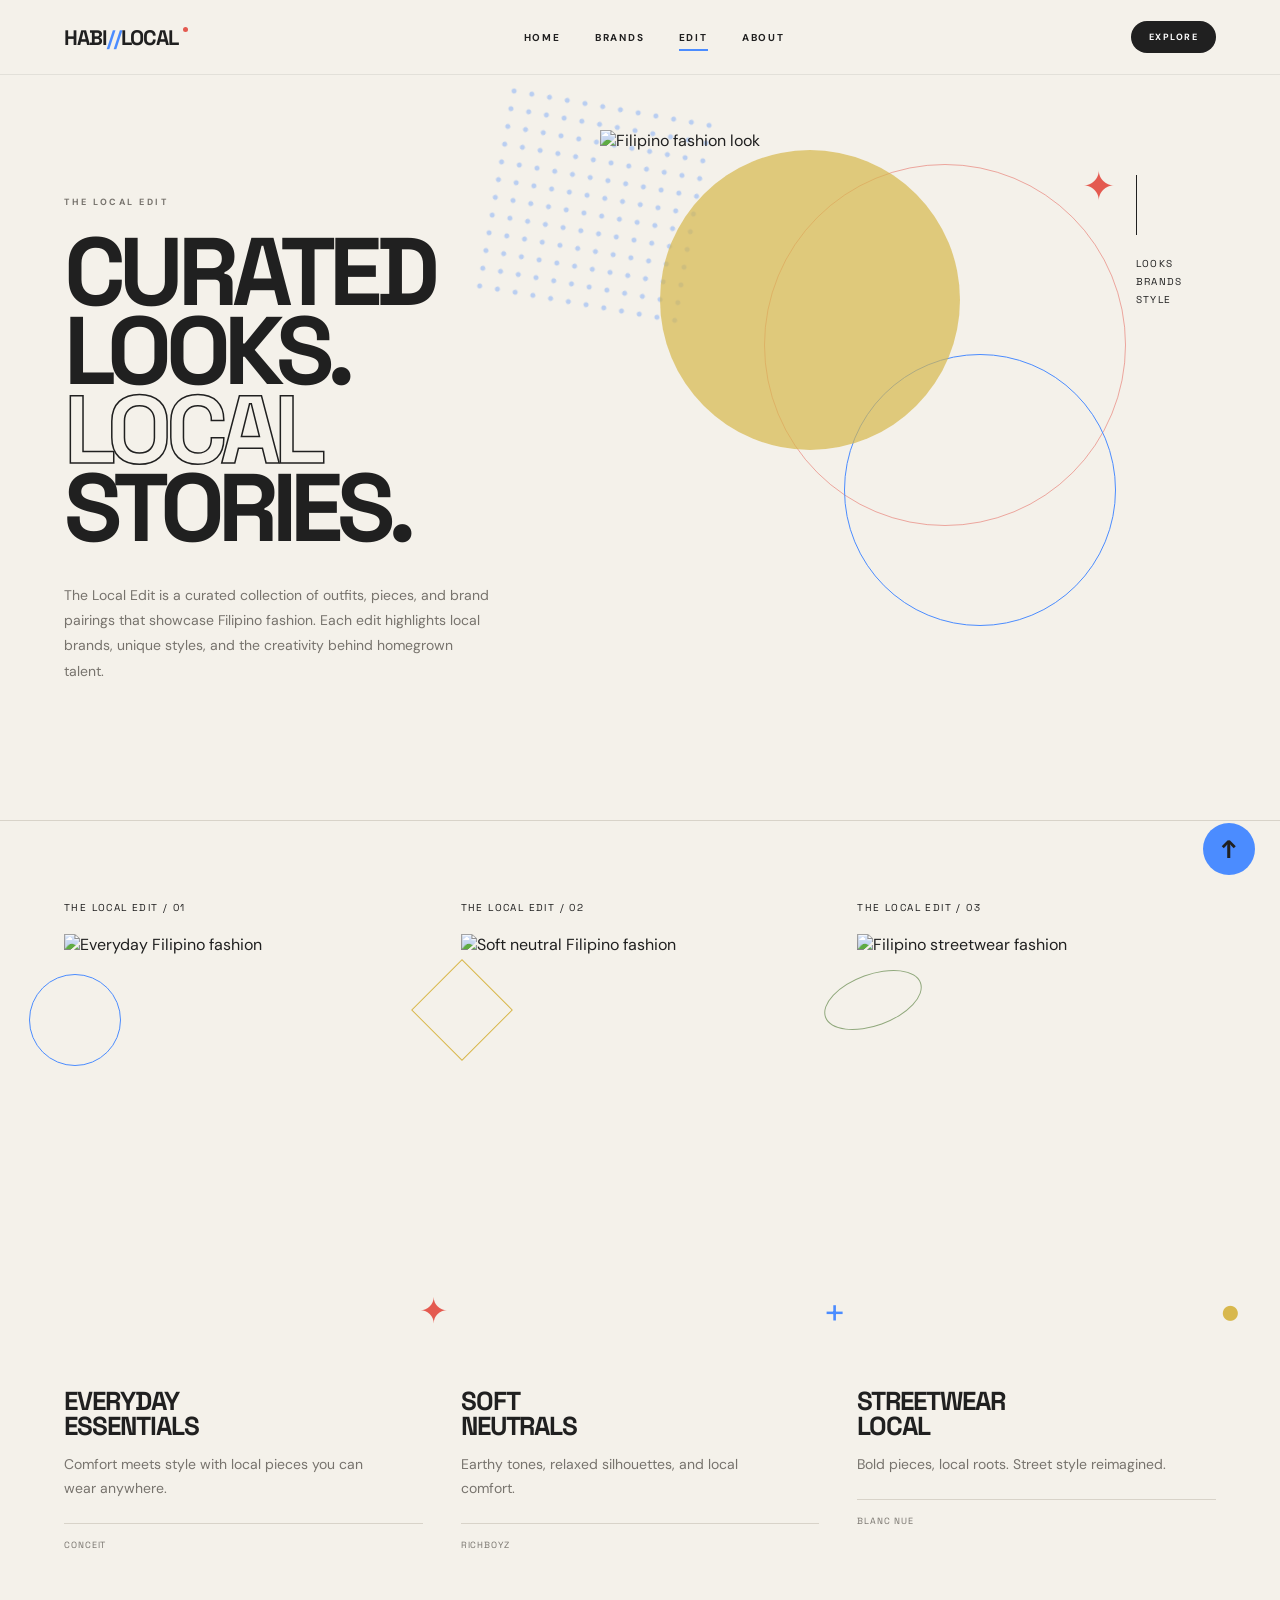
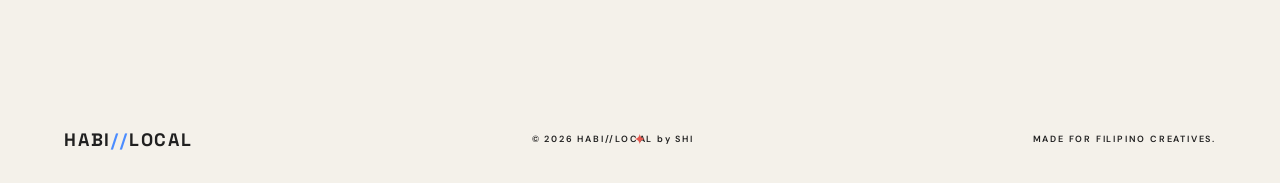
==== edit.html @ 78e871e6 "Add files via upload" ====
<!DOCTYPE html>
<html lang="en">

<head>
    <meta charset="UTF-8">
    <meta name="viewport" content="width=device-width, initial-scale=1.0">

    <title>The Local Edit — HABI//LOCAL</title>

    <link rel="stylesheet" href="style.css">

    <link rel="preconnect" href="https://fonts.googleapis.com">
    <link rel="preconnect" href="https://fonts.gstatic.com" crossorigin>

    <link
        href="https://fonts.googleapis.com/css2?family=DM+Sans:wght@400;500;600;700&family=Space+Grotesk:wght@400;500;600;700&display=swap"
        rel="stylesheet"
    >
</head>

<body>

    <!-- NAVIGATION -->
    <header class="navbar">

        <a href="index.html" class="logo">
            HABI<span>//</span>LOCAL
        </a>

        <nav>
            <a href="index.html">HOME</a>
            <a href="brands.html">BRANDS</a>
            <a href="edit.html" class="active">EDIT</a>
            <a href="about.html">ABOUT</a>
        </nav>

        <a href="brands.html" class="nav-button">
            EXPLORE
        </a>

    </header>


    <main>

        <!-- =========================================
             EDIT HERO
        ========================================== -->

        <section class="edit-hero">

            <div class="edit-hero-text">

                <p class="eyebrow">
                    THE LOCAL EDIT
                </p>

                <h1>
                    CURATED
                    <br>
                    LOOKS.
                    <br>
                    <span>LOCAL</span>
                    <br>
                    STORIES.
                </h1>

                <p class="edit-description">
                    The Local Edit is a curated collection of
                    outfits, pieces, and brand pairings that
                    showcase Filipino fashion. Each edit
                    highlights local brands, unique styles,
                    and the creativity behind homegrown talent.
                </p>

            </div>


            <div class="edit-hero-visual">

                <div class="circle circle-yellow"></div>
                <div class="circle circle-pink"></div>

                <img
                    src="images/editcolet.jpg"
                    alt="Filipino fashion look"
                >

            </div>


            <div class="edit-hero-number">
       
                <div class="number-line"></div>

                <p>
                    LOOKS<br>
                    BRANDS<br>
                    STYLE
                </p>
            </div>

        </section>


        <!-- =========================================
             LOCAL EDITS
        ========================================== -->

        <section class="edits-section">

            <!-- EDIT 01 -->
            <article class="edit-card">

                <p class="edit-number">
                    THE LOCAL EDIT / 01
                </p>

                <div class="edit-image-wrap">

                    <div class="circle card-blue"></div>

                    <img
                        src="images/edit1.jpg"
                        alt="Everyday Filipino fashion"
                    >

                </div>

                <h2>
                    EVERYDAY
                    <br>
                    ESSENTIALS
                </h2>

                <p class="edit-card-description">
                    Comfort meets style with local pieces
                    you can wear anywhere.
                </p>

                <p class="brands-used">
                    CONCEIT
                </p>

           

            </article>


            <!-- EDIT 02 -->
            <article class="edit-card">

                <p class="edit-number">
                    THE LOCAL EDIT / 02
                </p>

                <div class="edit-image-wrap">

                    <div class="circle card-yellow"></div>

                    <img
                        src="images/edit2.jpg"
                        alt="Soft neutral Filipino fashion"
                    >

                </div>

                <h2>
                    SOFT
                    <br>
                    NEUTRALS
                </h2>

                <p class="edit-card-description">
                    Earthy tones, relaxed silhouettes,
                    and local comfort.
                </p>

                <p class="brands-used">
                   RICHBOYZ
                </p>

              

            </article>


            <!-- EDIT 03 -->
            <article class="edit-card">

                <p class="edit-number">
                    THE LOCAL EDIT / 03
                </p>

                <div class="edit-image-wrap">

                    <div class="circle card-green"></div>

                    <img
                        src="images/edit3.jpg"
                        alt="Filipino streetwear fashion"
                    >

                </div>

                <h2>
                    STREETWEAR
                    <br>
                    LOCAL
                </h2>

                <p class="edit-card-description">
                    Bold pieces, local roots.                        

                    Street style reimagined.

                </p>

                <p class="brands-used">
                    BLANC NUE
                </p>

          

            </article>

        </section>



    <!-- FOOTER -->

    <footer>

        <div class="footer-logo">
            HABI<span>//</span>LOCAL
        </div>

        <p>
            © 2026 HABI//LOCAL by SHI
        </p>

        <p>
            MADE FOR FILIPINO CREATIVES.
        </p>

    </footer>

<!-- BACK TO TOP BUTTON -->
<a href="#" class="back-to-top" aria-label="Back to top">
    ↑
</a>

</body>

</html>
---- style.css ----
/* =========================================================
   HABI//LOCAL
   PHILIPPINE LOCAL FASHION DIRECTORY
   EDITORIAL / STREETWEAR / GRAPHIC
========================================================= */


/* =========================================================
   RESET
========================================================= */

* {
    margin: 0;
    padding: 0;
    box-sizing: border-box;
}

html {
    scroll-behavior: smooth;
}

body {
    background: #f4f1ea;
    color: #202020;
    font-family: "DM Sans", sans-serif;
    overflow-x: hidden;
}

a {
    color: inherit;
    text-decoration: none;
}

img {
    display: block;
    width: 100%;
}

::selection {
    background: #202020;
    color: #f4f1ea;
}


/* =========================================================
   VARIABLES
========================================================= */

:root {

    --cream: #f4f1ea;
    --paper: #faf8f3;
    --black: #202020;
    --soft-black: #353535;

    --blue: #4b8cff;
    --red: #e45a50;
    --yellow: #d8b84d;
    --orange: #e58b52;
    --green: #91a97d;
    --purple: #9d8bc2;

    --muted: #77736d;
    --line: #d8d3c9;

}


/* =========================================================
   NAVIGATION
========================================================= */

.navbar {
    position: fixed;
    top: 0;
    left: 0;
    width: 100%;

    padding: 21px 5vw;

    display: flex;
    align-items: center;
    justify-content: space-between;

    background: rgba(244, 241, 234, 0.88);
    backdrop-filter: blur(15px);
    -webkit-backdrop-filter: blur(15px);

    border-bottom: 1px solid rgba(32, 32, 32, 0.08);

    z-index: 1000;
}

.logo {
    font-family: "Space Grotesk", sans-serif;
    font-size: 21px;
    font-weight: 700;
    letter-spacing: -1px;
    position: relative;
}

.logo span {
    color: var(--blue);
}

.logo::after {
    content: "";
    position: absolute;
    width: 5px;
    height: 5px;
    background: var(--red);
    border-radius: 50%;
    right: -10px;
    top: 3px;
}

.navbar nav {
    display: flex;
    align-items: center;
    gap: 34px;
}

.navbar nav a {
    position: relative;
    font-size: 10px;
    font-weight: 700;
    letter-spacing: 1.8px;
    transition: 0.25s ease;
}

.navbar nav a::after {
    content: "";
    position: absolute;
    left: 0;
    bottom: -7px;
    width: 0;
    height: 2px;
    background: var(--blue);
    transition: width 0.25s ease;
}

.navbar nav a:hover::after,
.navbar nav a.active::after {
    width: 100%;
}

.nav-button {
    padding: 10px 18px;
    background: var(--black);
    color: white;
    border-radius: 100px;

    font-size: 9px;
    font-weight: 700;
    letter-spacing: 1.5px;

    transition: 0.25s ease;
}

.nav-button:hover {
    background: var(--blue);
    transform: translateY(-2px);
}


/* =========================================================
   GENERAL
========================================================= */

.eyebrow {
    margin-bottom: 20px;

    font-size: 9px;
    font-weight: 700;
    letter-spacing: 2.5px;

    color: var(--muted);
}

.section-number {
    font-size: 9px;
    font-weight: 700;
    letter-spacing: 2px;
    color: var(--muted);

    position: relative;
}


/* =========================================================
   GRAPHIC ELEMENTS
========================================================= */

@keyframes floatShape {
    0% {
        transform: translateY(0) rotate(0deg);
    }

    50% {
        transform: translateY(-10px) rotate(4deg);
    }

    100% {
        transform: translateY(0) rotate(0deg);
    }
}

@keyframes spinSlow {
    from {
        transform: rotate(0deg);
    }

    to {
        transform: rotate(360deg);
    }
}

@keyframes pulseDot {
    0%,
    100% {
        transform: scale(1);
        opacity: 0.8;
    }

    50% {
        transform: scale(1.5);
        opacity: 1;
    }
}

@keyframes drift {
    0% {
        transform: translateX(0);
    }

    50% {
        transform: translateX(10px);
    }

    100% {
        transform: translateX(0);
    }
}


/* =========================================================
   HOME — HERO
========================================================= */

.hero {
    min-height: 100vh;

    padding: 165px 5vw 90px;

    display: flex;
    flex-direction: column;
    justify-content: center;

    position: relative;
    overflow: hidden;

    background:
        radial-gradient(circle at 88% 20%,
            rgba(75, 140, 255, 0.12) 0 2px,
            transparent 3px),
        radial-gradient(circle at 83% 27%,
            rgba(75, 140, 255, 0.12) 0 2px,
            transparent 3px),
        radial-gradient(circle at 92% 33%,
            rgba(228, 90, 80, 0.15) 0 3px,
            transparent 4px),
        linear-gradient(90deg,
            transparent 49.8%,
            rgba(32,32,32,0.04) 50%,
            transparent 50.2%);
}


/* LARGE RING */

.hero::before {
    content: "";

    position: absolute;

    width: 410px;
    height: 410px;

    right: 7%;
    top: 18%;

    border: 1px solid rgba(75, 140, 255, 0.55);
    border-radius: 50%;

    z-index: 0;

    animation: spinSlow 25s linear infinite;
}


/* IRREGULAR COLOR BLOB */

.hero::after {
    content: "";

    position: absolute;

    width: 260px;
    height: 190px;

    right: 12%;
    bottom: 11%;

    background: rgba(216, 184, 77, 0.42);

    border-radius:
        63% 37% 48% 52% /
        42% 55% 45% 58%;

    transform: rotate(-18deg);

    z-index: 0;

    animation: floatShape 7s ease-in-out infinite;
}


/* HERO SMALL */

.hero-small {
    display: flex;
    align-items: center;
    gap: 10px;

    margin-bottom: 28px;

    font-size: 9px;
    font-weight: 700;
    letter-spacing: 2.5px;

    color: var(--muted);

    position: relative;
    z-index: 2;
}

.hero-small span {
    width: 8px;
    height: 8px;

    background: var(--red);
    border-radius: 50%;

    animation: pulseDot 2.5s ease-in-out infinite;
}


/* CROSS MARK */

.hero-small::after {
    content: "+";

    position: absolute;
    left: 150px;
    top: -7px;

    font-family: Arial, sans-serif;
    font-size: 20px;
    font-weight: 300;

    color: var(--blue);
}


/* HERO TITLE */

.hero h1 {
    max-width: 1100px;

    font-family: "Space Grotesk", sans-serif;

    font-size: clamp(75px, 13vw, 180px);

    line-height: 0.82;

    letter-spacing: -8px;

    font-weight: 600;

    position: relative;
    z-index: 2;
}

.hero h1 span {
    color: transparent;
    -webkit-text-stroke: 1.8px var(--black);
}


/* LITTLE STAR */

.hero h1::after {
    content: "✦";

    position: absolute;

    right: 6%;
    top: -15%;

    color: var(--red);

    font-size: 50px;

    animation: floatShape 5s ease-in-out infinite;
}


/* DESCRIPTION */

.hero-description {
    max-width: 470px;

    margin-top: 42px;

    color: var(--muted);

    font-size: 14px;
    line-height: 1.8;

    position: relative;
    z-index: 2;
}


/* BUTTON */

.hero-button {
    display: inline-flex;
    align-items: center;

    width: fit-content;

    margin-top: 34px;

    padding: 12px 19px;

    border: 1px solid var(--black);
    border-radius: 100px;

    font-size: 9px;
    font-weight: 700;
    letter-spacing: 1.7px;

    transition: 0.25s ease;

    position: relative;
    z-index: 2;
}

.hero-button::before {
    content: "↗";

    margin-right: 9px;

    font-size: 12px;
    color: var(--blue);
}

.hero-button:hover {
    background: var(--black);
    color: white;
    transform: translateY(-3px);
}


/* SCROLL */

.hero-scroll {
    position: absolute;

    right: 5vw;
    bottom: 35px;

    font-size: 8px;
    font-weight: 700;
    letter-spacing: 2px;

    color: var(--muted);

    writing-mode: vertical-rl;
}

.hero-scroll::before {
    content: "";

    display: block;

    width: 1px;
    height: 45px;

    background: var(--black);

    margin-bottom: 10px;
}


/* =========================================================
   MARQUEE
========================================================= */

.marquee {
    overflow: hidden;

    border-top: 1px solid var(--black);
    border-bottom: 1px solid var(--black);

    background: var(--black);

    padding: 15px 0;

    position: relative;
}

.marquee::before {
    content: "✦";

    position: absolute;
    left: 15px;
    top: 9px;

    color: var(--yellow);
    font-size: 16px;

    z-index: 2;
}

.marquee-track {
    width: max-content;

    display: flex;
    gap: 26px;

    font-family: "Space Grotesk", sans-serif;

    font-size: 12px;
    font-weight: 700;
    letter-spacing: 1.5px;

    color: white;

    animation: marqueeMove 22s linear infinite;
}

@keyframes marqueeMove {
    from {
        transform: translateX(0);
    }

    to {
        transform: translateX(-30%);
    }
}


/* =========================================================
   HOME — INTRO
========================================================= */

.intro {
    display: grid;

    grid-template-columns: 18% 82%;

    gap: 25px;

    padding: 140px 5vw;

    border-bottom: 1px solid var(--line);

    position: relative;
    overflow: hidden;
}


/* BACKGROUND DOT FIELD */

.intro::before {
    content: "";

    position: absolute;

    width: 180px;
    height: 180px;

    right: 3%;
    bottom: -50px;

    background:
        radial-gradient(
            circle,
            var(--blue) 1.5px,
            transparent 2px
        );

    background-size: 15px 15px;

    opacity: 0.35;

    transform: rotate(12deg);
}


/* RING */

.intro::after {
    content: "";

    position: absolute;

    width: 130px;
    height: 130px;

    right: 17%;
    top: 20%;

    border: 1px solid var(--red);

    border-radius: 50%;

    opacity: 0.5;
}

.intro-content {
    max-width: 900px;
    position: relative;
    z-index: 2;
}

.intro h2 {
    max-width: 900px;

    font-family: "Space Grotesk", sans-serif;

    font-size: clamp(46px, 7vw, 90px);

    line-height: 0.95;

    letter-spacing: -5px;
}

.intro h2 span {
    color: var(--blue);
}

.intro-text {
    max-width: 560px;

    margin-top: 38px;

    color: var(--muted);

    font-size: 14px;
    line-height: 1.85;
}


/* NUMBER DECORATION */

.intro .section-number::after {
    content: "01";

    position: absolute;

    top: 35px;
    left: 0;

    font-family: "Space Grotesk", sans-serif;
    font-size: 70px;

    color: transparent;

    -webkit-text-stroke: 1px rgba(32,32,32,0.12);
}


/* =========================================================
   BRANDS
========================================================= */

.brands-section {
    padding: 155px 5vw 120px;

    position: relative;
    overflow: hidden;

    background:
        radial-gradient(
            circle at 4% 40%,
            rgba(228,90,80,0.12) 0 2px,
            transparent 3px
        ),
        radial-gradient(
            circle at 95% 70%,
            rgba(75,140,255,0.15) 0 2px,
            transparent 3px
        );
}

.brands-section::before {
    content: "LOCAL / INDEPENDENT / FILIPINO";

    display: block;

    margin-bottom: 20px;

    font-size: 9px;
    font-weight: 700;
    letter-spacing: 2px;

    color: var(--muted);
}

.brands-section::after {
    content: "";

    position: absolute;

    width: 210px;
    height: 210px;

    right: -70px;
    top: 180px;

    border: 1px solid var(--yellow);
    border-radius: 50%;

    opacity: 0.55;

    animation: spinSlow 30s linear infinite;
}


/* HEADER */

.section-header {
    display: flex;

    align-items: end;
    justify-content: space-between;

    gap: 30px;

    margin-bottom: 65px;

    position: relative;
    z-index: 2;
}

.section-header h2 {
    font-family: "Space Grotesk", sans-serif;

    font-size: clamp(70px, 10vw, 145px);

    line-height: 0.8;

    letter-spacing: -7px;
}

.section-header h2 span {
    color: var(--blue);
}

.section-note {
    font-size: 9px;
    line-height: 1.7;

    letter-spacing: 2px;

    color: var(--muted);
}


/* =========================================================
   BRAND GRID
========================================================= */

.brand-grid {
    display: grid;

    grid-template-columns: repeat(3, 1fr);

    gap: 60px 25px;

    position: relative;
    z-index: 2;
}


/* =========================================================
   BRAND CARD
========================================================= */

.brand-card {
    border-top: 1px solid var(--black);

    padding-top: 14px;

    min-width: 0;

    position: relative;
}


/* DIFFERENT DECORATIVE SHAPES */

.brand-card::before {
    content: "";

    position: absolute;

    width: 18px;
    height: 18px;

    right: 8px;
    top: -9px;

    background: var(--blue);

    transform: rotate(45deg);

    z-index: 5;
}

.brand-card:nth-child(2)::before {
    width: 13px;
    height: 13px;

    border: 1px solid var(--red);
    background: transparent;

    border-radius: 50%;

    transform: none;
}

.brand-card:nth-child(3)::before {
    width: 20px;
    height: 4px;

    background: var(--yellow);

    transform: rotate(-25deg);
}

.brand-card:nth-child(4)::before {
    content: "+";

    width: auto;
    height: auto;

    background: none;

    color: var(--purple);

    font-size: 24px;

    transform: none;

    top: -15px;
}

.brand-card:nth-child(5)::before {
    width: 10px;
    height: 10px;

    background: var(--orange);

    border-radius: 50%;

    transform: none;
}

.brand-card:nth-child(6)::before {
    width: 19px;
    height: 19px;

    background: var(--green);

    clip-path: polygon(
        50% 0%,
        61% 36%,
        100% 50%,
        61% 64%,
        50% 100%,
        39% 64%,
        0% 50%,
        39% 36%
    );

    transform: none;
}


/* SECOND DECORATIVE ELEMENT */

.brand-card::after {
    content: "";

    position: absolute;

    width: 7px;
    height: 7px;

    left: -3px;
    top: 48%;

    border: 1px solid var(--red);

    border-radius: 50%;
}

.brand-card:nth-child(2)::after {
    border-color: var(--blue);
}

.brand-card:nth-child(3)::after {
    border-color: var(--yellow);
}

.brand-card:nth-child(4)::after {
    border-color: var(--orange);
}

.brand-card:nth-child(5)::after {
    border-color: var(--purple);
}

.brand-card:nth-child(6)::after {
    border-color: var(--green);
}


/* =========================================================
   BRAND IMAGE
========================================================= */

.brand-image {
    position: relative;

    overflow: hidden;

    aspect-ratio: 4 / 4.7;

    background: #ddd8ce;
}

.brand-image::after {
    content: "";

    position: absolute;

    width: 70px;
    height: 70px;

    right: -30px;
    bottom: -30px;

    border: 1px solid rgba(255,255,255,0.75);

    border-radius: 50%;

    z-index: 4;

    pointer-events: none;
}


/* DIFFERENT IMAGE ACCENTS */

.brand-card:nth-child(1) .brand-image {
    background: var(--blue);
}

.brand-card:nth-child(2) .brand-image {
    background: var(--green);
}

.brand-card:nth-child(3) .brand-image {
    background: var(--yellow);
}

.brand-card:nth-child(4) .brand-image {
    background: var(--purple);
}

.brand-card:nth-child(5) .brand-image {
    background: var(--orange);
}

.brand-card:nth-child(6) .brand-image {
    background: var(--red);
}


/* =========================================================
   SLIDESHOW
========================================================= */

.brand-slides {
    position: relative;

    width: 100%;
    height: 100%;
}

.brand-slides img {
    position: absolute;

    inset: 0;

    width: 100%;
    height: 100%;

    object-fit: cover;

    opacity: 0;

    transition: opacity 0.7s ease;
}

.brand-slides img:first-child {
    opacity: 1;
}


/* =========================================================
   IMAGE OVERLAY
========================================================= */

.image-overlay {
    position: absolute;

    top: 15px;
    left: 15px;
    right: 15px;

    display: flex;
    justify-content: space-between;

    font-size: 8px;
    font-weight: 700;
    letter-spacing: 1.8px;

    color: white;

    text-shadow: 0 1px 6px rgba(0,0,0,0.3);

    z-index: 5;

    pointer-events: none;
}


/* =========================================================
   BRAND INFO
========================================================= */

.brand-info {
    display: flex;

    align-items: end;
    justify-content: space-between;

    gap: 18px;

    padding: 17px 0 0;
}

.brand-category {
    margin-bottom: 7px;

    font-size: 8px;
    font-weight: 700;
    letter-spacing: 1.5px;

    color: var(--muted);
}

.brand-info h3 {
    font-family: "Space Grotesk", sans-serif;

    font-size: 22px;

    line-height: 1;

    letter-spacing: -0.8px;
}

.brand-link {
    flex-shrink: 0;

    padding-bottom: 3px;

    border-bottom: 1px solid var(--black);

    font-size: 8px;
    font-weight: 700;
    letter-spacing: 1.5px;

    transition: 0.25s ease;
}

.brand-link:hover {
    color: var(--blue);
    border-color: var(--blue);
}


/* =========================================================
   ABOUT PAGE
========================================================= */

.about-hero {
    min-height: 100vh;

    display: grid;

    grid-template-columns: 18% 82%;

    gap: 25px;

    padding: 100px 5vw 100px;

    border-bottom: 1px solid var(--line);

    position: relative;

    overflow: hidden;
}


/* ABOUT HERO — RING */

.about-hero::before {
    content: "";

    position: absolute;

    width: 440px;
    height: 440px;

    right: 2%;
    top: 14%;

    border: 1px solid rgba(75,140,255,0.5);

    border-radius: 50%;

    z-index: 0;

    animation: spinSlow 28s linear infinite;
}


/* ABOUT HERO — ORGANIC SHAPE */

.about-hero::after {
    content: "";

    position: absolute;

    width: 230px;
    height: 300px;

    right: 13%;
    top: 25%;

    background: rgba(228,90,80,0.18);

    border-radius:
        50% 50% 35% 65% /
        55% 35% 65% 45%;

    transform: rotate(25deg);

    z-index: 0;

    animation: floatShape 8s ease-in-out infinite;
}


/* ABOUT CONTENT */

.about-hero-content {
    max-width: 1000px;

    position: relative;
    z-index: 2;
}

.about-hero-content h1 {
    font-family: "Space Grotesk", sans-serif;

    font-size: clamp(75px, 12vw, 175px);

    line-height: 0.82;

    letter-spacing: -8px;

    font-weight: 600;
}

.about-hero-content h1 span {
    color: transparent;

    -webkit-text-stroke: 1.8px var(--black);
}

.about-hero-content h1::after {
    content: "✦";

    display: inline-block;

    margin-left: 20px;

    color: var(--blue);

    font-size: 55px;

    vertical-align: top;

    animation: floatShape 5s ease-in-out infinite;
}


/* ABOUT INTRO TEXT */

.about-hero-text {
    max-width: 520px;

    margin-top: 45px;

    color: var(--muted);

    font-size: 15px;

    line-height: 1.85;
}


/* =========================================================
   ABOUT — CREATOR
========================================================= */

.creator-section {
    display: grid;

    grid-template-columns: 18% 82%;

    gap: 25px;

    padding: 50px 5vw;

    border-bottom: 1px solid var(--line);

    position: relative;

    overflow: hidden;
}



/* RED ARC */

.creator-section::after {
    content: "";

    position: absolute;

    width: 280px;
    height: 180px;

    right: 9%;
    bottom: 150px;

    border: 7px solid var(--red);

    border-radius: 50%;

    clip-path: inset(0 0 50% 50%);

    opacity: 0.55;

    transform: rotate(-25deg);
}

.creator-content {
    max-width: 920px;

    position: relative;
    z-index: 2;
}

.creator-content h2 {
    max-width: 900px;

    font-family: "Space Grotesk", sans-serif;

    font-size: clamp(55px, 8vw, 115px);

    line-height: 0.88;

    letter-spacing: -6px;
}

.creator-content h2 span {
    color: var(--blue);
}

.creator-text {
    max-width: 600px;

    margin-top: 45px;
}

.creator-text p {
    margin-bottom: 22px;

    color: var(--muted);

    font-size: 15px;

    line-height: 1.85;
}


/* =========================================================
   ABOUT — WHY
========================================================= */

.why-section {
    display: grid;

    grid-template-columns: 18% 82%;

    gap: 25px;

    padding: 50px 5vw;

    border-bottom: 1px solid var(--line);

    position: relative;

    overflow: hidden;
}


/* DECORATIVE CROSS */

.why-section::before {
    content: "+";

    position: absolute;

    right: 10%;
    top: 70px;

    color: var(--red);

    font-size: 70px;
    font-weight: 200;

    animation: floatShape 6s ease-in-out infinite;
}


/* YELLOW DOT FIELD */

.why-section::after {
    content: "";

    position: absolute;

    width: 150px;
    height: 150px;

    right: 4%;
    bottom: 60px;

    background:
        radial-gradient(
            circle,
            var(--yellow) 1.5px,
            transparent 2px
        );

    background-size: 14px 14px;

    opacity: 0.5;
}

.why-content {
    max-width: 920px;

    position: relative;
    z-index: 2;
}

.why-content h2 {
    font-family: "Space Grotesk", sans-serif;

    font-size: clamp(55px, 8vw, 115px);

    line-height: 0.85;

    letter-spacing: -6px;
}

.why-content h2 span {
    color: var(--red);
}

.why-text {
    max-width: 600px;

    margin-top: 45px;

    color: var(--muted);

    font-size: 15px;

    line-height: 1.85;
}


/* =========================================================
   ABOUT — CLOSING
========================================================= */

.about-closing {
    min-height: 80vh;

    padding: 150px 5vw;

    display: flex;

    flex-direction: column;

    justify-content: center;

    align-items: flex-start;

    position: relative;

    overflow: hidden;
}


/* BIG RING */

.about-closing::before {
    content: "";

    position: absolute;

    width: 430px;
    height: 430px;

    right: 4%;
    top: 15%;

    border: 1px solid rgba(216,184,77,0.7);

    border-radius: 50%;

    animation: spinSlow 30s linear infinite;
}


/* STAR */

.about-closing::after {
    content: "✦";

    position: absolute;

    right: 15%;
    top: 32%;

    color: var(--blue);

    font-size: 75px;

    animation: floatShape 6s ease-in-out infinite;
}

.about-closing h2 {
    font-family: "Space Grotesk", sans-serif;

    font-size: clamp(65px, 10vw, 150px);

    line-height: 0.82;

    letter-spacing: -7px;

    position: relative;

    z-index: 2;
}

.about-closing h2 span {
    color: var(--yellow);
}


/* ABOUT BUTTON */

.about-button {
    display: inline-flex;

    align-items: center;

    margin-top: 45px;

    padding: 13px 20px;

    border: 1px solid var(--black);

    border-radius: 100px;

    font-size: 9px;
    font-weight: 700;

    letter-spacing: 1.7px;

    transition: 0.25s ease;

    position: relative;
    z-index: 3;
}

.about-button::after {
    content: "→";

    margin-left: 10px;

    color: var(--blue);
}

.about-button:hover {
    background: var(--black);

    color: white;

    transform: translateY(-3px);
}


/* =========================================================
   THE LOCAL EDIT
========================================================= */

.edit-hero {
    min-height: calc(100vh - 80px);

    padding: 130px 5vw 70px;

    display: grid;

    grid-template-columns: 1fr 1fr 80px;

    align-items: center;

    gap: 40px;

    border-bottom: 1px solid var(--line);

    overflow: hidden;

    position: relative;
}


/* EDIT HERO DOT FIELD */

.edit-hero::before {
    content: "";

    position: absolute;

    width: 220px;
    height: 220px;

    left: 38%;
    top: 12%;

    background:
        radial-gradient(
            circle,
            var(--blue) 2px,
            transparent 3px
        );

    background-size: 18px 18px;

    opacity: 0.35;

    transform: rotate(10deg);
}


/* EDIT HERO ARC */

.edit-hero::after {
    content: "";

    position: absolute;

    width: 360px;
    height: 360px;

    right: 12%;
    top: 20%;

    border: 1px solid var(--red);

    border-radius: 50%;

    opacity: 0.5;
}

.edit-hero-text {
    position: relative;

    z-index: 3;
}

.edit-hero h1 {
    font-family: "Space Grotesk", sans-serif;

    font-size: clamp(4rem, 7.5vw, 8rem);

    line-height: 0.82;

    letter-spacing: -0.07em;

    margin: 25px 0 35px;

    font-weight: 700;
}

.edit-hero h1 span {
    color: transparent;

    -webkit-text-stroke: 1.5px var(--black);
}

.edit-description {
    max-width: 430px;

    font-size: 14px;

    line-height: 1.8;

    color: var(--muted);
}


/* EDIT VISUAL */

.edit-hero-visual {
    height: 620px;

    position: relative;

    display: flex;

    justify-content: center;

    align-items: flex-end;
}

.edit-hero-visual img {
    width: 350%;
    height: 100%;

    object-fit: cover;

    object-position: center;

    position: relative;

    z-index: 2;

    filter: saturate(0.9);
}


/* =========================================================
   EDIT DECORATIONS
========================================================= */

.circle {
    position: absolute;

    border-radius: 50%;
}

.circle-yellow {
    width: 300px;
    height: 300px;

    background: rgba(216,184,77,0.7);

    top: 20px;
    left: 12%;

    z-index: 1;
}


/* EXTRA RING AROUND EDIT IMAGE */

.edit-hero-visual::before {
    content: "";

    position: absolute;

    width: 270px;
    height: 270px;

    border: 1px solid var(--blue);

    border-radius: 50%;

    right: -20px;
    bottom: 20%;

    z-index: 1;

    animation: spinSlow 22s linear infinite;
}

.edit-hero-visual::after {
    content: "✦";

    position: absolute;

    right: -20px;
    top: 30px;

    font-size: 40px;

    color: var(--red);

    z-index: 4;
}


/* EDIT NUMBER */

.edit-hero-number {
    align-self: start;

    padding-top: 25px;

    font-family: "Space Grotesk", sans-serif;

    font-size: 12px;

    letter-spacing: 0.1em;
}

.number-line {
    width: 1px;

    height: 60px;

    background: var(--black);

    margin: 20px 0;
}

.edit-hero-number p {
    font-size: 10px;

    line-height: 1.8;

    letter-spacing: 0.12em;
}


/* =========================================================
   EDIT CARDS
========================================================= */

.edits-section {
    padding: 80px 5vw 110px;

    display: grid;

    grid-template-columns: repeat(3, 1fr);

    gap: 38px;

    position: relative;
}

.edit-card {
    position: relative;
}

.edit-number {
    font-family: "Space Grotesk", sans-serif;

    font-size: 10px;

    letter-spacing: 0.14em;

    margin-bottom: 20px;
}

.edit-image-wrap {
    height: 430px;

    position: relative;

    overflow: visible;

    margin-bottom: 25px;
}

.edit-image-wrap img {
    width: 100%;
    height: 100%;

    object-fit: cover;

    position: relative;

    z-index: 2;

    filter: saturate(0.9);
}


/* EDIT CARD SHAPES */

.edit-image-wrap::before {
    content: "";

    position: absolute;

    width: 90px;
    height: 90px;

    left: -35px;
    top: 40px;

    border: 1px solid var(--blue);

    border-radius: 50%;

    z-index: 1;
}

.edit-image-wrap::after {
    content: "✦";

    position: absolute;

    right: -25px;
    bottom: 30px;

    font-size: 35px;

    color: var(--red);

    z-index: 4;
}

.edit-card:nth-child(2) .edit-image-wrap::before {
    border-color: var(--yellow);

    width: 70px;
    height: 70px;

    border-radius: 0;

    transform: rotate(45deg);
}

.edit-card:nth-child(3) .edit-image-wrap::before {
    width: 100px;
    height: 50px;

    border-radius: 50%;

    border-color: var(--green);

    transform: rotate(-20deg);
}

.edit-card:nth-child(2) .edit-image-wrap::after {
    content: "+";

    color: var(--blue);
}

.edit-card:nth-child(3) .edit-image-wrap::after {
    content: "●";

    color: var(--yellow);
}


/* EDIT CARD TEXT */

.edit-card h2 {
    font-family: "Space Grotesk", sans-serif;

    font-size: 26px;

    line-height: 0.95;

    letter-spacing: -0.04em;

    margin-bottom: 15px;
}

.edit-card-description {
    font-size: 14px;

    line-height: 1.7;

    max-width: 320px;

    color: var(--muted);

    margin-bottom: 22px;
}

.brands-used {
    font-family: "Space Grotesk", sans-serif;

    font-size: 9px;

    letter-spacing: 0.1em;

    color: var(--muted);

    border-top: 1px solid var(--line);

    padding-top: 15px;

    margin-bottom: 35px;
}

.brands-used span {
    margin: 0 6px;
}

.view-edit {
    font-family: "Space Grotesk", sans-serif;

    font-size: 10px;

    font-weight: 600;

    letter-spacing: 0.08em;

    border-bottom: 1px solid var(--black);

    padding-bottom: 4px;

    transition: 0.2s ease;
}

.view-edit:hover {
    color: var(--blue);

    border-color: var(--blue);
}


/* =========================================================
   EDIT CTA
========================================================= */

.edit-cta {
    min-height: 280px;

    border-top: 1px solid var(--line);
    border-bottom: 1px solid var(--line);

    padding: 70px 5vw;

    display: grid;

    grid-template-columns: 1fr 1fr 1fr;

    align-items: center;

    gap: 50px;

    position: relative;

    overflow: hidden;
}


/* CTA RING */

.edit-cta::before {
    content: "";

    position: absolute;

    width: 220px;
    height: 220px;

    left: -70px;
    top: 20px;

    border: 1px solid var(--purple);

    border-radius: 50%;
}


/* CTA STAR */

.edit-cta::after {
    content: "✦";

    position: absolute;

    right: 8%;
    top: 30px;

    color: var(--orange);

    font-size: 45px;

    animation: floatShape 5s ease-in-out infinite;
}

.cta-title {
    font-family: "Space Grotesk", sans-serif;

    font-size: clamp(2rem, 3.2vw, 3.2rem);

    line-height: 0.9;

    letter-spacing: -0.06em;

    font-weight: 700;

    position: relative;

    z-index: 1;

    margin-left: 100px;
}

.edit-cta > p {
    font-size: 14px;

    line-height: 1.7;

    max-width: 300px;

    position: relative;

    z-index: 1;
}

.cta-button {
    justify-self: end;

    background: var(--black);

    color: white;

    padding: 14px 23px;

    border-radius: 30px;

    font-family: "Space Grotesk", sans-serif;

    font-size: 10px;

    font-weight: 600;

    letter-spacing: 0.08em;

    position: relative;

    z-index: 1;

    transition: 0.2s ease;
}

.cta-button:hover {
    background: var(--blue);

    transform: translateY(-3px);
}


/* =========================================================
   FOOTER
========================================================= */

footer {
    display: flex;

    align-items: center;

    justify-content: space-between;

    gap: 20px;

    padding: 32px 5vw;

    font-size: 9px;

    font-weight: 600;

    letter-spacing: 1.8px;

    color: var(--black);

    position: relative;
}

footer::before {
    content: "✦";

    color: var(--red);

    position: absolute;

    left: 50%;
    transform: translateX(-50%);

    font-size: 13px;
}

.footer-logo {
    font-family: "Space Grotesk", sans-serif;

    font-size: 18px;

    font-weight: 700;

    color: var(--black);
}

.footer-logo span {
    color: var(--blue);
}


/* =========================================================
   TABLET
========================================================= */

@media (max-width: 1000px) {

    .brand-grid {
        grid-template-columns: repeat(2, 1fr);
    }

    .edit-hero {
        grid-template-columns: 1fr 1fr;
    }

    .edit-hero-number {
        display: none;
    }

}


/* =========================================================
   MOBILE
========================================================= */

@media (max-width: 800px) {

    /* NAV */

    .navbar {
        padding: 18px 20px;
    }

    .navbar nav {
        display: none;
    }

    .nav-button {
        padding: 10px 15px;
    }


    /* HERO */

    .hero {
        padding: 145px 20px 80px;
    }

    .hero h1 {
        font-size: 19vw;
        letter-spacing: -4px;
    }

    .hero h1 span {
        -webkit-text-stroke: 1px var(--black);
    }

    .hero::before {
        width: 260px;
        height: 260px;

        right: -80px;
        top: 25%;
    }

    .hero::after {
        width: 150px;
        height: 120px;

        right: 5%;
        bottom: 15%;
    }

    .hero h1::after {
        font-size: 28px;
    }


    /* MARQUEE */

    .marquee-track {
        font-size: 10px;
    }


    /* INTRO */

    .intro {
        grid-template-columns: 1fr;

        gap: 30px;

        padding: 100px 20px;
    }

    .intro h2 {
        letter-spacing: -3px;
    }


    /* BRANDS */

    .brands-section {
        padding: 125px 20px 90px;
    }

    .section-header {
        flex-direction: column;

        align-items: flex-start;
    }

    .section-header h2 {
        font-size: 22vw;

        letter-spacing: -5px;
    }

    .brand-grid {
        grid-template-columns: 1fr;

        gap: 55px;
    }

    .brand-info {
        align-items: flex-start;

        flex-direction: column;

        gap: 14px;
    }

    .brand-info h3 {
        font-size: 25px;
    }


    /* =====================================================
       ABOUT MOBILE
    ===================================================== */

    .about-hero {
        grid-template-columns: 1fr;

        gap: 30px;

        padding: 145px 20px 90px;
    }

    .about-hero-content h1 {
        font-size: 20vw;

        letter-spacing: -5px;
    }

    .about-hero-content h1 span {
        -webkit-text-stroke: 1px var(--black);
    }

    .about-hero-content h1::after {
        font-size: 25px;

        margin-left: 5px;
    }

    .about-hero::before {
        width: 280px;
        height: 280px;

        right: -90px;
        top: 22%;
    }

    .about-hero::after {
        width: 150px;
        height: 190px;

        right: 15%;
        bottom: 10%;
    }

    .about-hero-number::after {
        font-size: 50px;
    }


    /* CREATOR */

    .creator-section {
        grid-template-columns: 1fr;

        gap: 30px;

        padding: 110px 20px;
    }

    .creator-content h2 {
        font-size: 18vw;

        letter-spacing: -4px;
    }

    .creator-section::before {
        font-size: 150px;

        right: 0;
        top: 50px;
    }

    .creator-section::after {
        width: 120px;
        height: 120px;

        right: 0;
    }


    /* WHY */

    .why-section {
        grid-template-columns: 1fr;

        gap: 30px;

        padding: 110px 20px;
    }

    .why-content h2 {
        font-size: 18vw;

        letter-spacing: -4px;
    }

    .why-section::before {
        right: 10%;
    }


    /* ABOUT CLOSING */

    .about-closing {
        min-height: 65vh;

        padding: 110px 20px;
    }

    .about-closing h2 {
        font-size: 19vw;

        letter-spacing: -4px;
    }

    .about-closing::before {
        width: 270px;
        height: 270px;

        right: -90px;
    }

    .about-closing::after {
        right: 18%;

        font-size: 45px;
    }


    /* EDIT */

    .edit-hero {
        grid-template-columns: 1fr;

        padding: 120px 20px 60px;
    }

    .edit-hero h1 {
        font-size: 18vw;
    }

    .edit-hero-visual {
        height: 470px;

        margin-top: 10px;
    }

    .edit-hero-visual img {
        width: 90%;
        height: 90%;
    }

    .circle-yellow {
        width: 220px;
        height: 220px;
    }

    .edit-hero::after {
        width: 250px;
        height: 250px;

        right: -50px;
    }


    /* EDIT CARDS */

    .edits-section {
        grid-template-columns: 1fr;

        gap: 80px;

        padding: 70px 20px 90px;
    }

    .edit-image-wrap {
        height: 500px;
    }


    /* EDIT CTA */

    .edit-cta {
        grid-template-columns: 1fr;

        gap: 25px;

        padding: 80px 20px;
    }

    .cta-title {
        margin-left: 0;
    }

    .cta-button {
        justify-self: start;
    }


    /* FOOTER */

    footer {
        flex-direction: column;

        align-items: flex-start;

        padding: 30px 20px;
    }

    footer::before {
        display: none;
    }

}


/* =========================================================
   SMALL MOBILE
========================================================= */

@media (max-width: 500px) {

    .hero h1 {
        font-size: 21vw;
    }

    .hero-description {
        font-size: 13px;
    }

    .hero-scroll {
        display: none;
    }

    .brand-image {
        aspect-ratio: 4 / 5;
    }

    .about-hero-content h1 {
        font-size: 21vw;
    }

    .creator-content h2,
    .why-content h2 {
        font-size: 20vw;
    }

    .about-closing h2 {
        font-size: 20vw;
    }

    .edit-hero-visual {
        height: 400px;
    }

    .edit-image-wrap {
        height: 430px;
    }

}

/* =========================================
   BACK TO TOP ARROW
========================================= */

.back-to-top {
    position: fixed;
    right: 25px;
    bottom: 25px;

    width: 52px;
    height: 52px;

    display: flex;
    align-items: center;
    justify-content: center;

    background: var(--blue);
    color: var(--black);

    text-decoration: none;
    font-family: "Space Grotesk", sans-serif;
    font-size: 25px;
    font-weight: 700;

    border-radius: 50%;

    z-index: 9999;

    transition: transform 0.3s ease;
}

.back-to-top:hover {
    transform: translateY(-6px) rotate(-5deg);
}
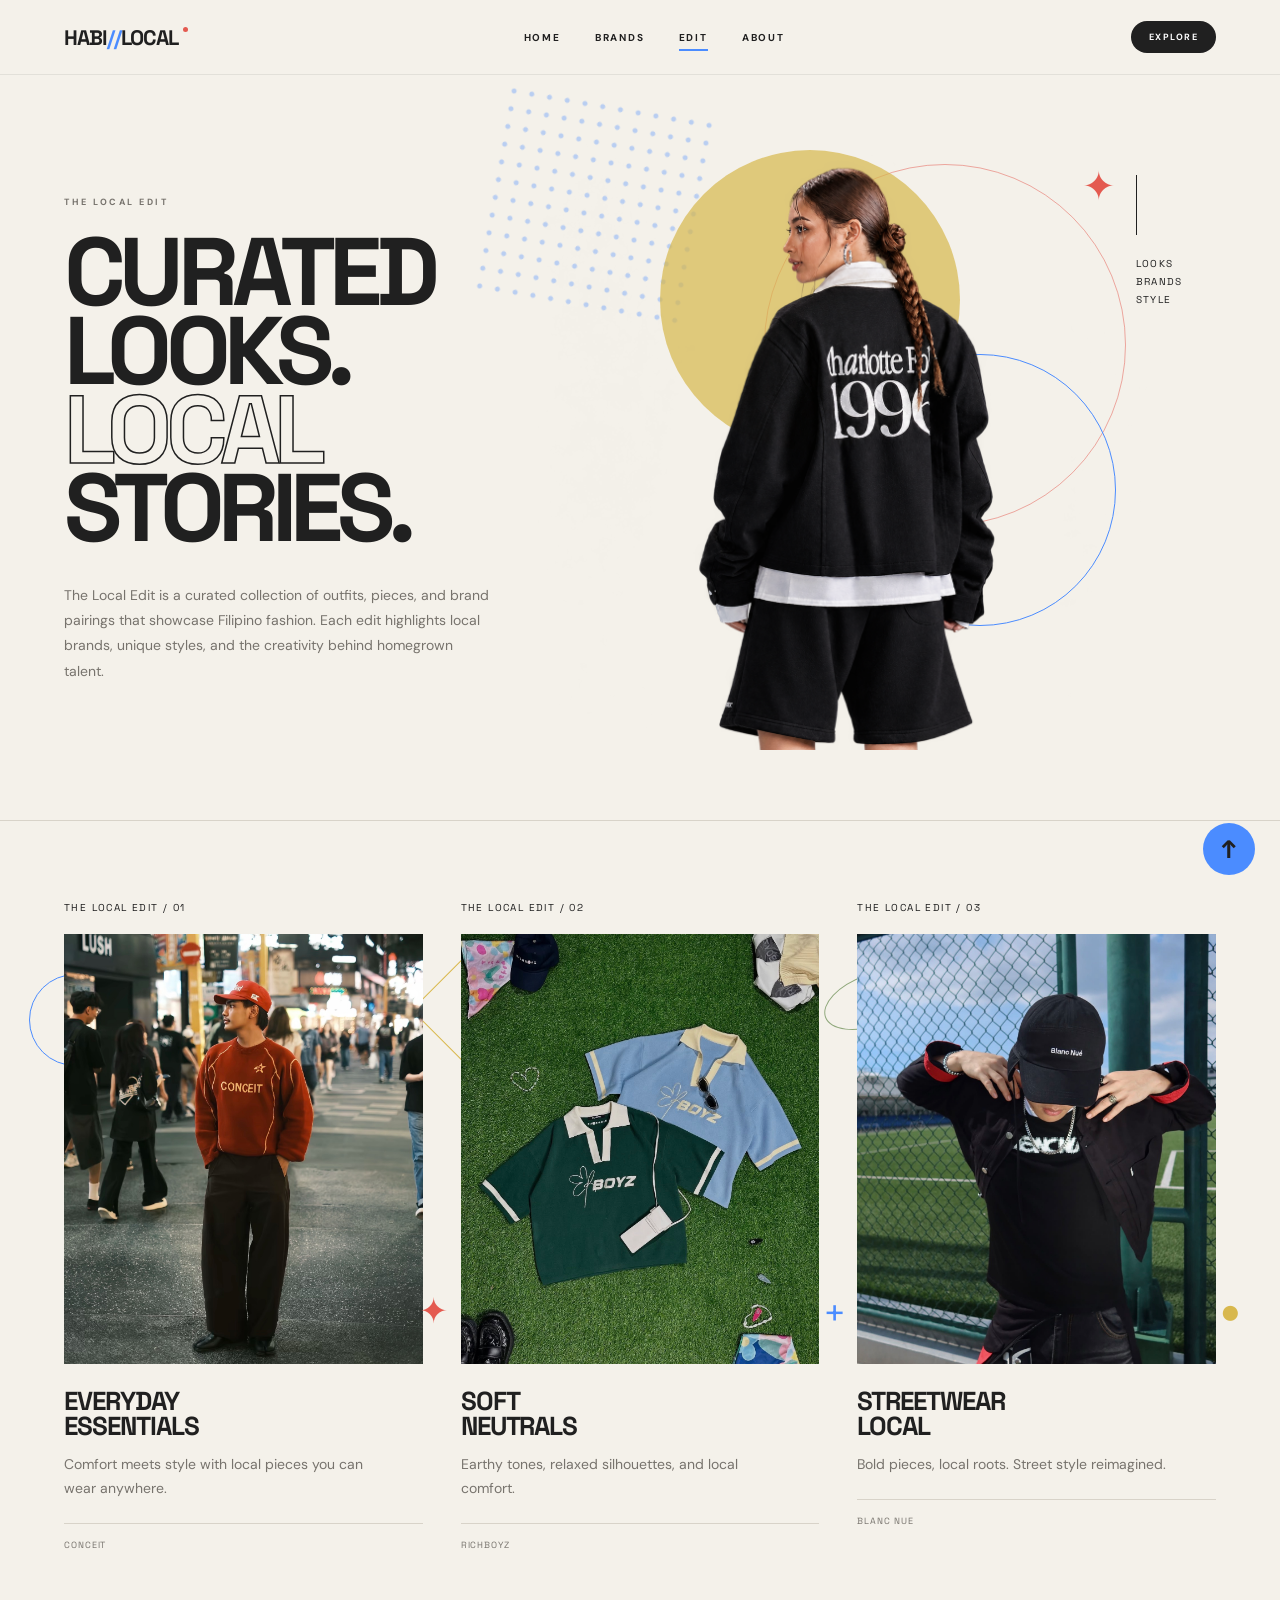
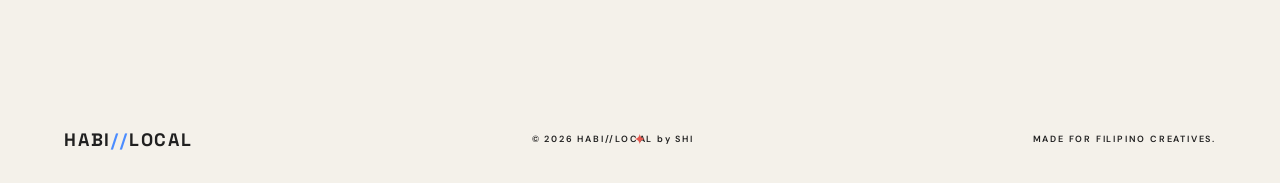
==== commit b92bf007: "Update edit.html" ====
--- a/edit.html
+++ b/edit.html
@@ -197,7 +197,7 @@
                     <div class="circle card-green"></div>
 
                     <img
-                        src="images/edit3.jpg"
+                        src="images/edit 3.jpg"
                         alt="Filipino streetwear fashion"
                     >
 
@@ -253,4 +253,4 @@
 
 </body>
 
-</html>+</html>
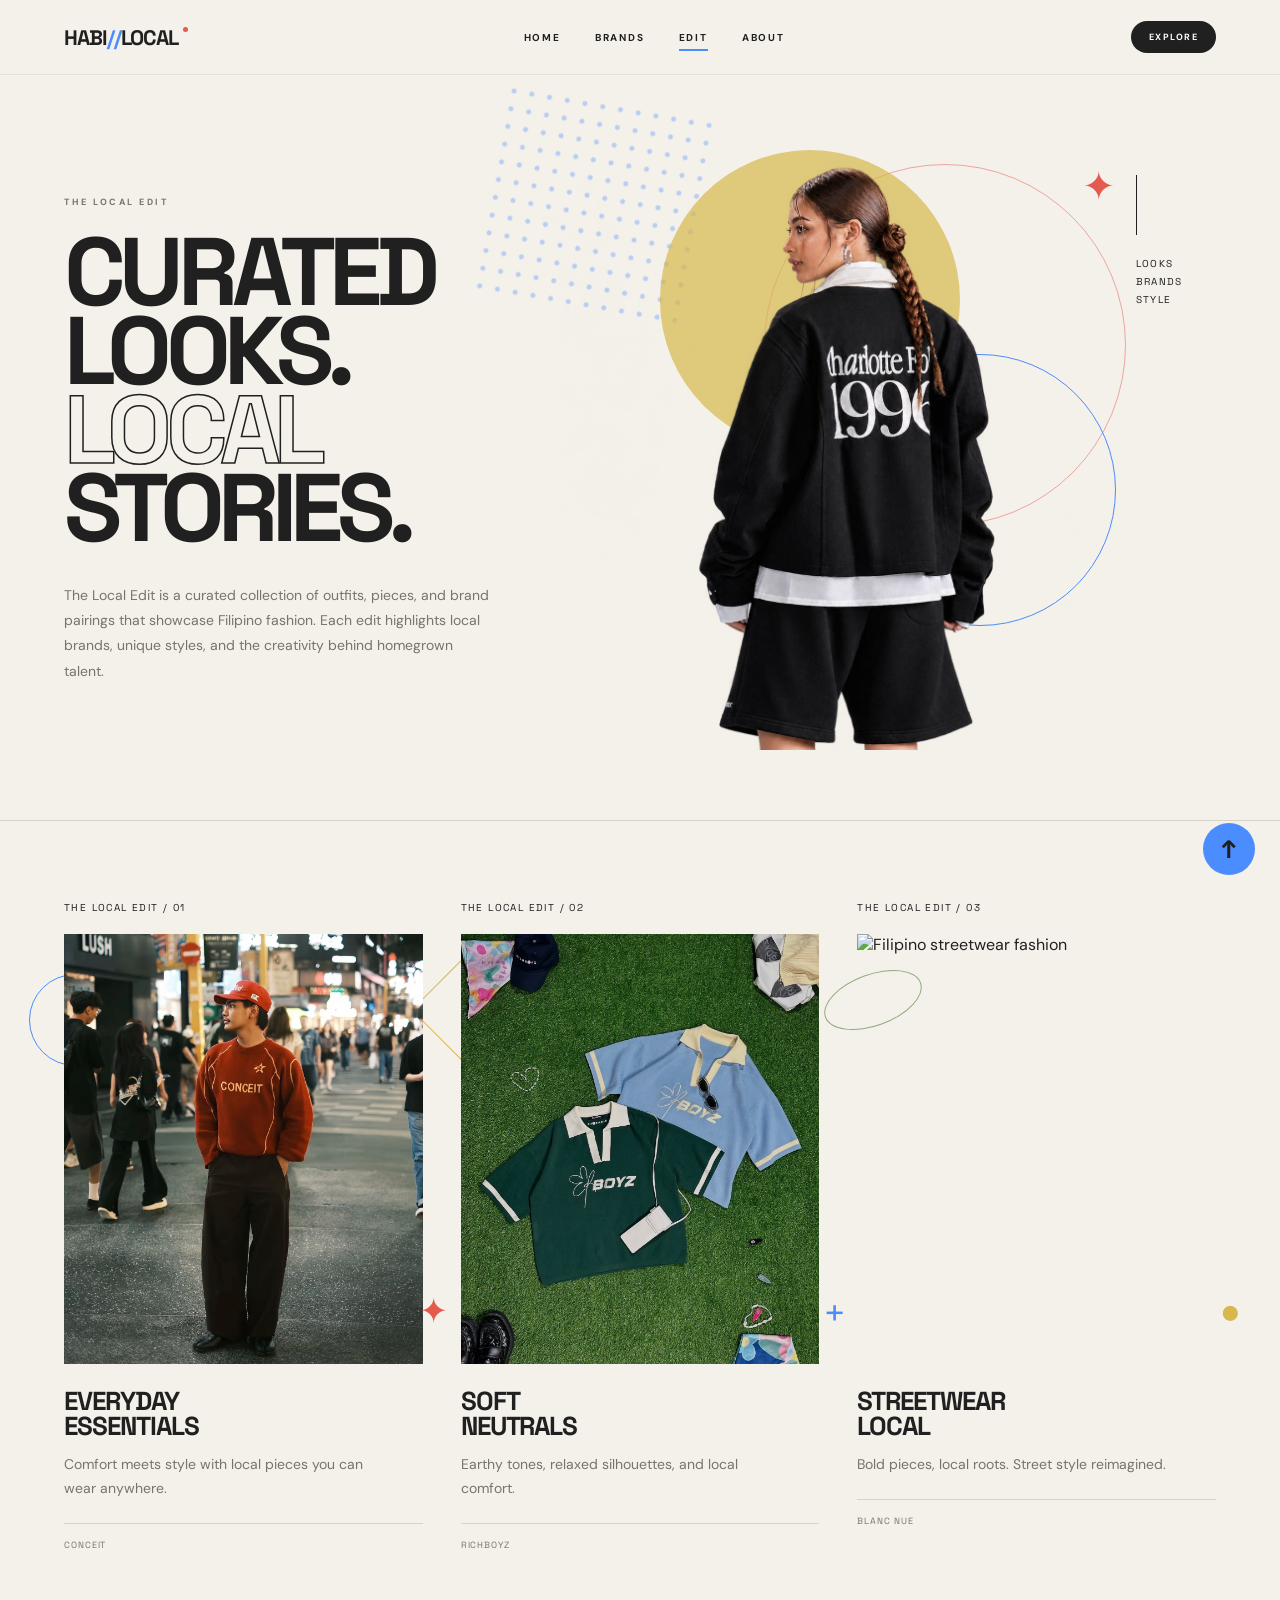
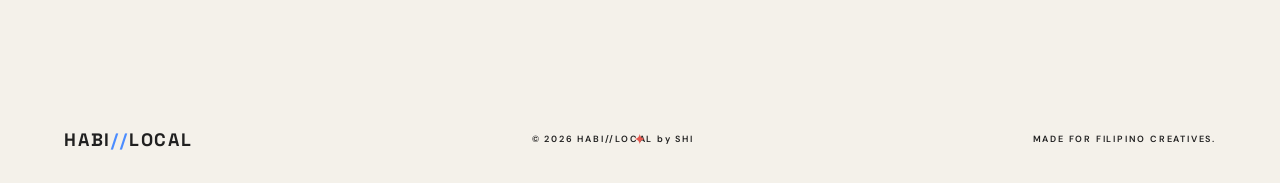
==== commit e1754f74: "Fix image source path in edit.html" ====
--- a/edit.html
+++ b/edit.html
@@ -197,7 +197,7 @@
                     <div class="circle card-green"></div>
 
                     <img
-                        src="images/edit 3.jpg"
+                        src="images/edit3.jpg"
                         alt="Filipino streetwear fashion"
                     >
 
